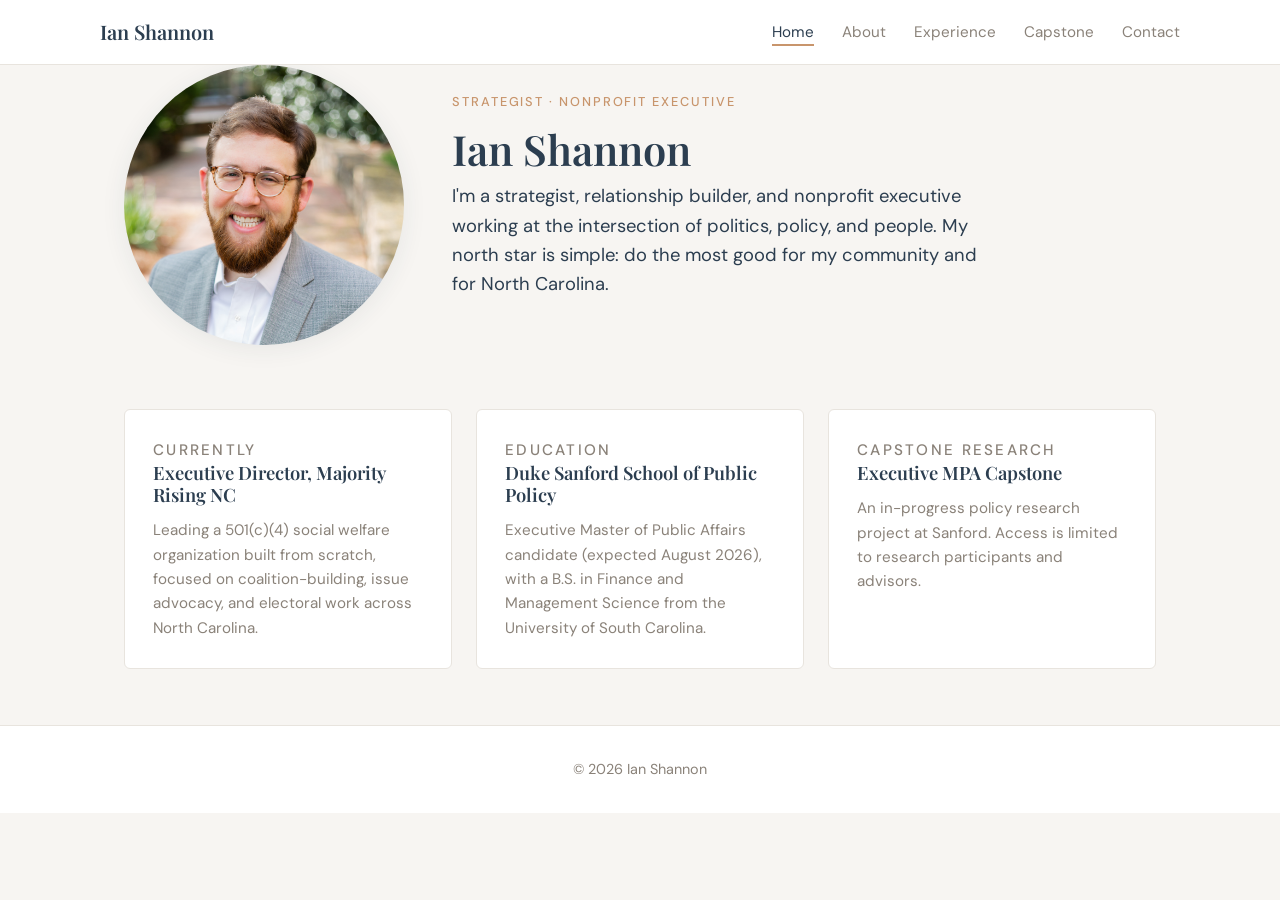
==== index.html @ 7f8c3273 "Point nav links to / instead of index.html Every page's brand logo and "Home" link pointed to index." ====
<!DOCTYPE html>
<html lang="en">
<head>
  <meta charset="UTF-8" />
  <meta name="viewport" content="width=device-width, initial-scale=1.0" />
  <title>Ian Shannon — Strategist &amp; Nonprofit Executive in North Carolina</title>
  <meta name="description" content="Ian Shannon is a strategist, relationship builder, and nonprofit executive working at the intersection of politics, policy, and people in North Carolina. Executive Director of Majority Rising NC and an Executive MPA candidate at Duke Sanford." />
  <meta name="author" content="Ian Shannon" />
  <link rel="canonical" href="https://ianshannon.org/" />
  <meta property="og:type" content="website" />
  <meta property="og:url" content="https://ianshannon.org/" />
  <meta property="og:title" content="Ian Shannon — Strategist &amp; Nonprofit Executive in North Carolina" />
  <meta property="og:description" content="Ian Shannon is a strategist, relationship builder, and nonprofit executive working at the intersection of politics, policy, and people in North Carolina. Executive Director of Majority Rising NC and an Executive MPA candidate at Duke Sanford." />
  <meta property="og:image" content="https://ianshannon.org/ian-shannon-headshot.png" />
  <meta name="twitter:card" content="summary_large_image" />
  <meta name="twitter:title" content="Ian Shannon — Strategist &amp; Nonprofit Executive in North Carolina" />
  <meta name="twitter:description" content="Ian Shannon is a strategist, relationship builder, and nonprofit executive working at the intersection of politics, policy, and people in North Carolina. Executive Director of Majority Rising NC and an Executive MPA candidate at Duke Sanford." />
  <meta name="twitter:image" content="https://ianshannon.org/ian-shannon-headshot.png" />
  <link rel="preconnect" href="https://fonts.googleapis.com" />
  <link rel="preconnect" href="https://fonts.gstatic.com" crossorigin />
  <link href="https://fonts.googleapis.com/css2?family=Playfair+Display:wght@500;600;700&family=DM+Sans:wght@400;500;600&display=swap" rel="stylesheet" />
  <link rel="stylesheet" href="styles.css" />
  <script type="application/ld+json">
  {
    "@context": "https://schema.org",
    "@type": "Person",
    "name": "Ian Shannon",
    "url": "https://ianshannon.org",
    "image": "https://ianshannon.org/ian-shannon-headshot.png",
    "jobTitle": "Executive Director",
    "worksFor": {
      "@type": "Organization",
      "name": "Majority Rising NC",
      "url": "https://majorityrisingnc.org"
    },
    "address": {
      "@type": "PostalAddress",
      "addressLocality": "Cary",
      "addressRegion": "NC",
      "addressCountry": "US"
    },
    "alumniOf": [
      {
        "@type": "CollegeOrUniversity",
        "name": "Duke University Sanford School of Public Policy",
        "url": "https://sanford.duke.edu"
      },
      {
        "@type": "CollegeOrUniversity",
        "name": "University of South Carolina",
        "url": "https://www.sc.edu"
      }
    ],
    "description": "Strategist, relationship builder, and nonprofit executive working at the intersection of politics, policy, and people in North Carolina.",
    "sameAs": [
      "https://www.linkedin.com/in/ianshannon1/",
      "https://x.com/Ian_Shannon1",
      "https://majorityrisingnc.org/leadership/"
    ]
  }
  </script>
</head>
<body>
  <header class="site-header">
    <div class="container nav">
      <a href="/" class="nav-brand">Ian Shannon</a>
      <button class="nav-toggle" aria-label="Toggle menu" aria-expanded="false">&#9776;</button>
      <ul class="nav-links">
        <li><a href="/" class="active">Home</a></li>
        <li><a href="about.html">About</a></li>
        <li><a href="experience.html">Experience</a></li>
        <li><a href="capstone.html">Capstone</a></li>
        <li><a href="contact.html">Contact</a></li>
      </ul>
    </div>
  </header>

  <main class="container">
    <section class="hero">
      <img src="ian-shannon-headshot.png" alt="Ian Shannon, Executive Director of Majority Rising NC and Duke Sanford Executive MPA candidate" class="hero-image" />
      <div class="hero-text">
        <p class="eyebrow">Strategist &middot; Nonprofit Executive</p>
        <h1>Ian Shannon</h1>
        <p class="lede">I'm a strategist, relationship builder, and nonprofit executive working at the intersection of politics, policy, and people. My north star is simple: do the most good for my community and for North Carolina.</p>
      </div>
    </section>

    <section>
      <div class="cards">
        <article class="card">
          <p class="eyebrow">Currently</p>
          <h3>Executive Director, Majority Rising NC</h3>
          <p>Leading a 501(c)(4) social welfare organization built from scratch, focused on coalition-building, issue advocacy, and electoral work across North Carolina.</p>
        </article>
        <article class="card">
          <p class="eyebrow">Education</p>
          <h3>Duke Sanford School of Public Policy</h3>
          <p>Executive Master of Public Affairs candidate (expected August 2026), with a B.S. in Finance and Management Science from the University of South Carolina.</p>
        </article>
        <article class="card">
          <p class="eyebrow">Capstone Research</p>
          <h3>Executive MPA Capstone</h3>
          <p>An in-progress policy research project at Sanford. Access is limited to research participants and advisors.</p>
        </article>
      </div>
    </section>
  </main>

  <footer class="site-footer">
    <div class="container">&copy; 2026 Ian Shannon</div>
  </footer>

  <script src="nav.js"></script>
</body>
</html>
---- styles.css ----
:root {
  --navy: #2c3e50;
  --accent: #c8956c;
  --bg: #f7f5f2;
  --surface: #ffffff;
  --muted: #8a8279;
  --border: #e8e4de;
  --max-width: 1080px;
}

* { box-sizing: border-box; }

html, body { margin: 0; padding: 0; }

body {
  font-family: 'DM Sans', system-ui, sans-serif;
  background: var(--bg);
  color: var(--navy);
  line-height: 1.6;
  -webkit-font-smoothing: antialiased;
}

h1, h2, h3, h4 {
  font-family: 'Playfair Display', Georgia, serif;
  font-weight: 600;
  color: var(--navy);
  line-height: 1.2;
  margin: 0 0 0.5em;
}

h1 { font-size: 2.6rem; }
h2 { font-size: 1.9rem; }
h3 { font-size: 1.3rem; }

p { margin: 0 0 1em; }

a { color: var(--navy); text-decoration: none; border-bottom: 1px solid var(--accent); transition: color 0.2s; }
a:hover { color: var(--accent); }

.container {
  max-width: var(--max-width);
  margin: 0 auto;
  padding: 0 1.5rem;
}

/* Nav */
.site-header {
  background: var(--surface);
  border-bottom: 1px solid var(--border);
  position: sticky;
  top: 0;
  z-index: 10;
}
.nav {
  display: flex;
  justify-content: space-between;
  align-items: center;
  padding: 1rem 0;
}
.nav-brand {
  font-family: 'Playfair Display', serif;
  font-size: 1.25rem;
  font-weight: 600;
  color: var(--navy);
  border: none;
}
.nav-links {
  display: flex;
  gap: 1.75rem;
  list-style: none;
  margin: 0;
  padding: 0;
}
.nav-links a {
  border: none;
  font-size: 0.95rem;
  color: var(--muted);
  position: relative;
  padding-bottom: 2px;
}
.nav-links a:hover,
.nav-links a.active {
  color: var(--navy);
}
.nav-links a.active::after {
  content: '';
  position: absolute;
  left: 0; right: 0; bottom: -2px;
  height: 2px;
  background: var(--accent);
}

/* Nav toggle (mobile) */
.nav-toggle {
  display: none;
  background: none;
  border: none;
  cursor: pointer;
  padding: 0.25rem 0.5rem;
  font-size: 1.5rem;
  color: var(--navy);
}

/* Main */
main { padding: 3rem 0; }
section { margin-bottom: 3.5rem; }

.eyebrow {
  font-size: 0.8rem;
  text-transform: uppercase;
  letter-spacing: 0.15em;
  color: var(--accent);
  font-weight: 500;
  margin-bottom: 0.75rem;
}

/* Hero */
.hero {
  display: grid;
  grid-template-columns: 280px 1fr;
  gap: 3rem;
  align-items: center;
  margin-bottom: 4rem;
}
.hero-image {
  width: 280px;
  height: 280px;
  border-radius: 50%;
  object-fit: cover;
  background: var(--border);
  box-shadow: 0 4px 24px rgba(44, 62, 80, 0.08);
}
.hero-text h1 { margin-bottom: 0.5rem; }
.hero-text .lede {
  font-size: 1.15rem;
  color: var(--navy);
  max-width: 42ch;
}

/* Cards */
.cards {
  display: grid;
  grid-template-columns: repeat(3, 1fr);
  gap: 1.5rem;
}
.card {
  background: var(--surface);
  border: 1px solid var(--border);
  border-radius: 6px;
  padding: 1.75rem;
  transition: transform 0.2s, box-shadow 0.2s;
}
.card:hover {
  transform: translateY(-2px);
  box-shadow: 0 6px 20px rgba(44, 62, 80, 0.06);
}
.card h3 {
  font-size: 1.15rem;
  margin-bottom: 0.75rem;
}
.card p {
  color: var(--muted);
  font-size: 0.95rem;
  margin-bottom: 0;
}

/* Resume-style */
.resume-section { margin-bottom: 2.75rem; }
.resume-section h2 {
  border-bottom: 2px solid var(--accent);
  padding-bottom: 0.5rem;
  margin-bottom: 1.5rem;
}
.entry { margin-bottom: 1.5rem; }
.entry-header {
  display: flex;
  justify-content: space-between;
  align-items: baseline;
  gap: 1rem;
  flex-wrap: wrap;
  margin-bottom: 0.25rem;
}
.entry-title {
  font-weight: 600;
  color: var(--navy);
  font-family: 'DM Sans', sans-serif;
  font-size: 1.05rem;
}
.entry-org { color: var(--accent); font-weight: 500; }
.entry-date {
  color: var(--muted);
  font-size: 0.9rem;
  white-space: nowrap;
}
.entry-desc {
  color: var(--navy);
  font-size: 0.95rem;
  margin-top: 0.35rem;
}
.entry-list {
  list-style: none;
  padding: 0;
  margin: 0;
}
.entry-list li {
  padding: 0.5rem 0;
  border-bottom: 1px solid var(--border);
  display: flex;
  justify-content: space-between;
  gap: 1rem;
  flex-wrap: wrap;
}
.entry-list li:last-child { border-bottom: none; }

/* Prose */
.prose { max-width: 65ch; }
.prose p { font-size: 1.05rem; }

/* Contact */
.contact-list {
  list-style: none;
  padding: 0;
  margin: 2rem 0;
  display: grid;
  gap: 1rem;
  max-width: 500px;
}
.contact-list li {
  display: flex;
  justify-content: space-between;
  gap: 1rem;
  padding: 1rem 1.25rem;
  background: var(--surface);
  border: 1px solid var(--border);
  border-radius: 6px;
}
.contact-list .label {
  color: var(--muted);
  font-size: 0.9rem;
  text-transform: uppercase;
  letter-spacing: 0.08em;
}

/* Password gate */
.gate {
  max-width: 420px;
  margin: 3rem auto;
  background: var(--surface);
  border: 1px solid var(--border);
  border-radius: 6px;
  padding: 2.5rem 2rem;
  text-align: center;
}
.gate h2 { margin-bottom: 0.5rem; }
.gate p { color: var(--muted); font-size: 0.95rem; }
.gate form {
  display: flex;
  flex-direction: column;
  gap: 0.75rem;
  margin-top: 1.5rem;
}
.gate input[type="password"] {
  font-family: inherit;
  font-size: 1rem;
  padding: 0.75rem 1rem;
  border: 1px solid var(--border);
  border-radius: 4px;
  background: var(--bg);
  color: var(--navy);
}
.gate input[type="password"]:focus {
  outline: none;
  border-color: var(--accent);
}
.gate button {
  font-family: inherit;
  font-size: 1rem;
  padding: 0.75rem 1rem;
  background: var(--navy);
  color: var(--surface);
  border: none;
  border-radius: 4px;
  cursor: pointer;
  transition: background 0.2s;
}
.gate button:hover { background: var(--accent); }
.gate-error {
  color: #b1463a;
  font-size: 0.9rem;
  margin-top: 0.75rem;
  min-height: 1.2em;
}

.confidential-note {
  background: #f1ede5;
  border-left: 3px solid var(--accent);
  padding: 1rem 1.25rem;
  margin-bottom: 2rem;
  font-size: 0.95rem;
  color: var(--navy);
  border-radius: 0 4px 4px 0;
}

/* Footer */
.site-footer {
  border-top: 1px solid var(--border);
  padding: 2rem 0;
  color: var(--muted);
  font-size: 0.9rem;
  text-align: center;
  background: var(--surface);
}

/* Responsive */
@media (max-width: 720px) {
  h1 { font-size: 2rem; }
  h2 { font-size: 1.5rem; }

  .nav-toggle { display: block; }
  .nav-links {
    display: none;
    position: absolute;
    top: 100%;
    left: 0; right: 0;
    background: var(--surface);
    flex-direction: column;
    gap: 0;
    padding: 0.5rem 1.5rem 1rem;
    border-bottom: 1px solid var(--border);
  }
  .nav-links.open { display: flex; }
  .nav-links a {
    padding: 0.75rem 0;
    border-bottom: 1px solid var(--border);
  }
  .nav-links li:last-child a { border-bottom: none; }

  .hero {
    grid-template-columns: 1fr;
    gap: 1.5rem;
    text-align: center;
  }
  .hero-image {
    width: 200px;
    height: 200px;
    margin: 0 auto;
  }
  .hero-text .lede { margin-left: auto; margin-right: auto; }

  .cards { grid-template-columns: 1fr; }

  .entry-header { flex-direction: column; gap: 0.15rem; }
  .entry-date { white-space: normal; }
}
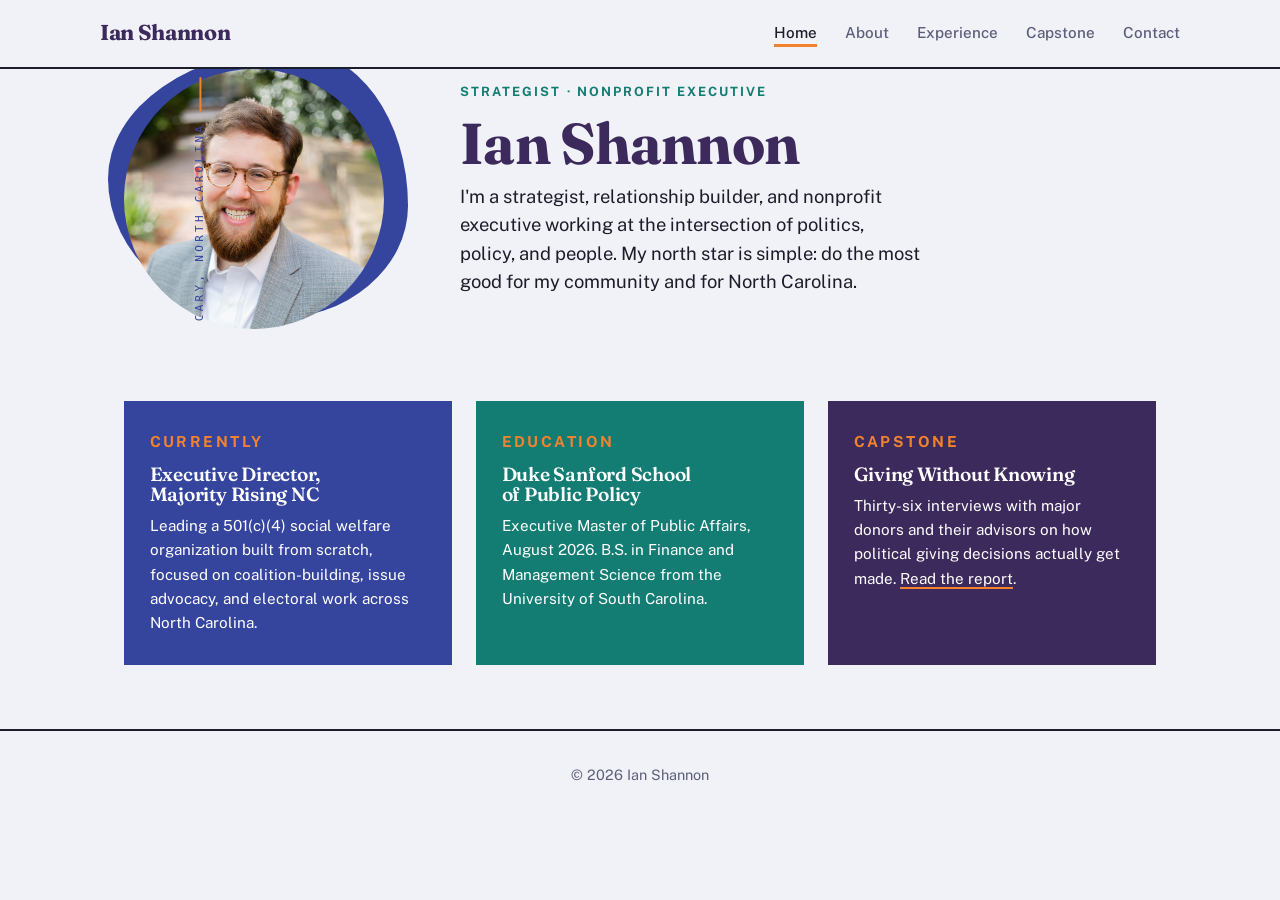
==== commit 6d821c60: "Refresh site visuals, update facts, launch the capstone report Visual: replace the navy/terracotta/P" ====
--- a/index.html
+++ b/index.html
@@ -4,21 +4,21 @@
   <meta charset="UTF-8" />
   <meta name="viewport" content="width=device-width, initial-scale=1.0" />
   <title>Ian Shannon — Strategist &amp; Nonprofit Executive in North Carolina</title>
-  <meta name="description" content="Ian Shannon is a strategist, relationship builder, and nonprofit executive working at the intersection of politics, policy, and people in North Carolina. Executive Director of Majority Rising NC and an Executive MPA candidate at Duke Sanford." />
+  <meta name="description" content="Ian Shannon is a strategist, relationship builder, and nonprofit executive working at the intersection of politics, policy, and people in North Carolina. Executive Director of Majority Rising NC and a 2026 Executive MPA graduate of Duke Sanford." />
   <meta name="author" content="Ian Shannon" />
   <link rel="canonical" href="https://ianshannon.org/" />
   <meta property="og:type" content="website" />
   <meta property="og:url" content="https://ianshannon.org/" />
   <meta property="og:title" content="Ian Shannon — Strategist &amp; Nonprofit Executive in North Carolina" />
-  <meta property="og:description" content="Ian Shannon is a strategist, relationship builder, and nonprofit executive working at the intersection of politics, policy, and people in North Carolina. Executive Director of Majority Rising NC and an Executive MPA candidate at Duke Sanford." />
+  <meta property="og:description" content="Ian Shannon is a strategist, relationship builder, and nonprofit executive working at the intersection of politics, policy, and people in North Carolina. Executive Director of Majority Rising NC and a 2026 Executive MPA graduate of Duke Sanford." />
   <meta property="og:image" content="https://ianshannon.org/ian-shannon-headshot.png" />
   <meta name="twitter:card" content="summary_large_image" />
   <meta name="twitter:title" content="Ian Shannon — Strategist &amp; Nonprofit Executive in North Carolina" />
-  <meta name="twitter:description" content="Ian Shannon is a strategist, relationship builder, and nonprofit executive working at the intersection of politics, policy, and people in North Carolina. Executive Director of Majority Rising NC and an Executive MPA candidate at Duke Sanford." />
+  <meta name="twitter:description" content="Ian Shannon is a strategist, relationship builder, and nonprofit executive working at the intersection of politics, policy, and people in North Carolina. Executive Director of Majority Rising NC and a 2026 Executive MPA graduate of Duke Sanford." />
   <meta name="twitter:image" content="https://ianshannon.org/ian-shannon-headshot.png" />
   <link rel="preconnect" href="https://fonts.googleapis.com" />
   <link rel="preconnect" href="https://fonts.gstatic.com" crossorigin />
-  <link href="https://fonts.googleapis.com/css2?family=Playfair+Display:wght@500;600;700&family=DM+Sans:wght@400;500;600&display=swap" rel="stylesheet" />
+  <link href="https://fonts.googleapis.com/css2?family=Fraunces:SOFT,WONK,opsz,wght@0,1,9..144,400..700&family=Public+Sans:wght@400..700&display=swap" rel="stylesheet" />
   <link rel="stylesheet" href="styles.css" />
   <script type="application/ld+json">
   {
@@ -67,17 +67,20 @@
       <button class="nav-toggle" aria-label="Toggle menu" aria-expanded="false">&#9776;</button>
       <ul class="nav-links">
         <li><a href="/" class="active">Home</a></li>
-        <li><a href="about.html">About</a></li>
-        <li><a href="experience.html">Experience</a></li>
-        <li><a href="capstone.html">Capstone</a></li>
-        <li><a href="contact.html">Contact</a></li>
+        <li><a href="/about">About</a></li>
+        <li><a href="/experience">Experience</a></li>
+        <li><a href="/capstone">Capstone</a></li>
+        <li><a href="/contact">Contact</a></li>
       </ul>
     </div>
   </header>
 
   <main class="container">
     <section class="hero">
-      <img src="ian-shannon-headshot.png" alt="Ian Shannon, Executive Director of Majority Rising NC and Duke Sanford Executive MPA candidate" class="hero-image" />
+      <div class="hero-figure">
+        <img src="ian-shannon-headshot.png" alt="Ian Shannon, Executive Director of Majority Rising NC" class="hero-image" />
+        <span class="hero-rail">Cary, North Carolina</span>
+      </div>
       <div class="hero-text">
         <p class="eyebrow">Strategist &middot; Nonprofit Executive</p>
         <h1>Ian Shannon</h1>
@@ -87,20 +90,20 @@
 
     <section>
       <div class="cards">
-        <article class="card">
+        <article class="card card--indigo">
           <p class="eyebrow">Currently</p>
           <h3>Executive Director, Majority Rising NC</h3>
           <p>Leading a 501(c)(4) social welfare organization built from scratch, focused on coalition-building, issue advocacy, and electoral work across North Carolina.</p>
         </article>
-        <article class="card">
+        <article class="card card--teal">
           <p class="eyebrow">Education</p>
           <h3>Duke Sanford School of Public Policy</h3>
-          <p>Executive Master of Public Affairs candidate (expected August 2026), with a B.S. in Finance and Management Science from the University of South Carolina.</p>
+          <p>Executive Master of Public Affairs, August 2026. B.S. in Finance and Management Science from the University of South Carolina.</p>
         </article>
-        <article class="card">
-          <p class="eyebrow">Capstone Research</p>
-          <h3>Executive MPA Capstone</h3>
-          <p>An in-progress policy research project at Sanford. Access is limited to research participants and advisors.</p>
+        <article class="card card--plum">
+          <p class="eyebrow">Capstone</p>
+          <h3>Giving Without Knowing</h3>
+          <p>Thirty-six interviews with major donors and their advisors on how political giving decisions actually get made. <a href="/capstone">Read the report</a>.</p>
         </article>
       </div>
     </section>
--- a/styles.css
+++ b/styles.css
@@ -1,11 +1,55 @@
+/* ianshannon.org — "Editorial Bloom"
+   Light lavender ground, bold flat colour shapes, hard-cornered solid cards.
+   Fraunces (WONK axis on, for the wonky alternates) over Public Sans.
+   Deliberately absent: dark or near-black grounds. The capstone page spends
+   that on its petrol masthead, and it only reads as a threshold because
+   nothing else on the site goes dark. */
+
 :root {
-  --navy: #2c3e50;
-  --accent: #c8956c;
-  --bg: #f7f5f2;
-  --surface: #ffffff;
-  --muted: #8a8279;
-  --border: #e8e4de;
+  --indigo: #35459e;
+  --teal:   #147d73;
+  --plum:   #3d2a5c;
+  --orange: #f2822e;
+
+  --ground: #f1f2f7;
+  --panel:  #fdfdff;
+  --ink:    #1b1d2a;
+  --dim:    #5b5f7a;
+  --rule:   #c9ccde;
+
+  /* Tints for flat fills that still take dark text */
+  --indigo-wash: #e4e7f5;
+  --teal-wash:   #dbeeea;
+  --orange-wash: #fdead9;
+
   --max-width: 1080px;
+  --measure: 62ch;
+
+  --f-display: 'Fraunces', Georgia, 'Times New Roman', serif;
+  --f-body: 'Public Sans', system-ui, -apple-system, 'Segoe UI', sans-serif;
+  --f-mono: ui-monospace, 'SFMono-Regular', Menlo, Consolas, monospace;
+}
+
+/* Dark mode keeps the palette's own hue instead of dropping to neutral black.
+   "No near-black grounds" is a light-mode identity rule; abandoning the indigo
+   family after dark would just make it a different site at night. */
+@media (prefers-color-scheme: dark) {
+  :root {
+    --ground: #191a2e;
+    --panel:  #22243a;
+    --ink:    #e8e9f5;
+    --dim:    #9a9ebe;
+    --rule:   #383b60;
+
+    --indigo: #7d8ce0;
+    --teal:   #3fb5a5;
+    --plum:   #b9a5dd;
+    --orange: #f79447;
+
+    --indigo-wash: #262a4a;
+    --teal-wash:   #1c3a3a;
+    --orange-wash: #3a2a1c;
+  }
 }
 
 * { box-sizing: border-box; }
@@ -13,29 +57,42 @@
 html, body { margin: 0; padding: 0; }
 
 body {
-  font-family: 'DM Sans', system-ui, sans-serif;
-  background: var(--bg);
-  color: var(--navy);
+  font-family: var(--f-body);
+  background: var(--ground);
+  color: var(--ink);
   line-height: 1.6;
   -webkit-font-smoothing: antialiased;
 }
 
 h1, h2, h3, h4 {
-  font-family: 'Playfair Display', Georgia, serif;
-  font-weight: 600;
-  color: var(--navy);
-  line-height: 1.2;
+  font-family: var(--f-display);
+  font-variation-settings: 'SOFT' 0, 'WONK' 1;
+  font-weight: 700;
+  color: var(--plum);
+  line-height: 1.05;
+  letter-spacing: -0.012em;
+  text-wrap: balance;
   margin: 0 0 0.5em;
 }
 
-h1 { font-size: 2.6rem; }
-h2 { font-size: 1.9rem; }
-h3 { font-size: 1.3rem; }
+h1 { font-size: clamp(2.4rem, 1.6rem + 3vw, 3.6rem); }
+h2 { font-size: clamp(1.6rem, 1.3rem + 1.2vw, 2.1rem); }
+h3 { font-size: 1.3rem; font-weight: 600; }
 
 p { margin: 0 0 1em; }
 
-a { color: var(--navy); text-decoration: none; border-bottom: 1px solid var(--accent); transition: color 0.2s; }
-a:hover { color: var(--accent); }
+a {
+  color: var(--indigo);
+  text-decoration: none;
+  border-bottom: 2px solid var(--orange);
+  transition: color 0.15s, border-color 0.15s;
+}
+a:hover { color: var(--orange); }
+a:focus-visible {
+  outline: 3px solid var(--indigo);
+  outline-offset: 3px;
+  border-radius: 1px;
+}
 
 .container {
   max-width: var(--max-width);
@@ -43,10 +100,10 @@
   padding: 0 1.5rem;
 }
 
-/* Nav */
+/* ---------- Nav ---------- */
 .site-header {
-  background: var(--surface);
-  border-bottom: 1px solid var(--border);
+  background: var(--ground);
+  border-bottom: 2px solid var(--ink);
   position: sticky;
   top: 0;
   z-index: 10;
@@ -58,12 +115,15 @@
   padding: 1rem 0;
 }
 .nav-brand {
-  font-family: 'Playfair Display', serif;
-  font-size: 1.25rem;
-  font-weight: 600;
-  color: var(--navy);
+  font-family: var(--f-display);
+  font-variation-settings: 'SOFT' 0, 'WONK' 1;
+  font-size: 1.35rem;
+  font-weight: 700;
+  color: var(--plum);
   border: none;
-}
+  letter-spacing: -0.015em;
+}
+.nav-brand:hover { color: var(--orange); }
 .nav-links {
   display: flex;
   gap: 1.75rem;
@@ -74,23 +134,21 @@
 .nav-links a {
   border: none;
   font-size: 0.95rem;
-  color: var(--muted);
+  font-weight: 500;
+  color: var(--dim);
   position: relative;
-  padding-bottom: 2px;
+  padding-bottom: 3px;
 }
 .nav-links a:hover,
-.nav-links a.active {
-  color: var(--navy);
-}
+.nav-links a.active { color: var(--ink); }
 .nav-links a.active::after {
   content: '';
   position: absolute;
-  left: 0; right: 0; bottom: -2px;
-  height: 2px;
-  background: var(--accent);
-}
-
-/* Nav toggle (mobile) */
+  left: 0; right: 0; bottom: -3px;
+  height: 3px;
+  background: var(--orange);
+}
+
 .nav-toggle {
   display: none;
   background: none;
@@ -98,104 +156,160 @@
   cursor: pointer;
   padding: 0.25rem 0.5rem;
   font-size: 1.5rem;
-  color: var(--navy);
-}
-
-/* Main */
-main { padding: 3rem 0; }
+  color: var(--ink);
+}
+.nav-toggle:focus-visible { outline: 3px solid var(--indigo); outline-offset: 2px; }
+
+/* ---------- Main ---------- */
+main { padding: 3.5rem 0 1rem; }
 section { margin-bottom: 3.5rem; }
 
 .eyebrow {
   font-size: 0.8rem;
+  font-weight: 700;
   text-transform: uppercase;
-  letter-spacing: 0.15em;
-  color: var(--accent);
-  font-weight: 500;
+  letter-spacing: 0.16em;
+  color: var(--teal);
   margin-bottom: 0.75rem;
 }
 
-/* Hero */
+/* ---------- Hero ---------- */
 .hero {
   display: grid;
   grid-template-columns: 280px 1fr;
-  gap: 3rem;
+  gap: 3.5rem;
   align-items: center;
-  margin-bottom: 4rem;
+  margin-bottom: 4.5rem;
+}
+
+/* Daylight Blocks: a solid organic shape sits behind the photo, offset so the
+   silhouette reads as deliberate rather than as a drop shadow. */
+.hero-figure {
+  position: relative;
+  width: 260px;
+  height: 260px;
+}
+.hero-figure::before {
+  content: '';
+  position: absolute;
+  inset: -20px -24px 10px -16px;
+  background: var(--indigo);
+  border-radius: 62% 38% 45% 55% / 48% 58% 42% 52%;
+  z-index: 0;
 }
 .hero-image {
-  width: 280px;
-  height: 280px;
+  position: relative;
+  z-index: 1;
+  width: 260px;
+  height: 260px;
   border-radius: 50%;
   object-fit: cover;
-  background: var(--border);
-  box-shadow: 0 4px 24px rgba(44, 62, 80, 0.08);
-}
+  display: block;
+  background: var(--rule);
+}
+
+/* The rail: a rotated mono kicker running up the left edge of the photo.
+   It carries something the headline doesn't already say — the name is right
+   there in the h1, so spending the callout on it twice would be a waste. */
+.hero-rail {
+  position: absolute;
+  z-index: 2;
+  left: -46px;
+  top: 50%;
+  transform: translateY(-50%) rotate(-90deg);
+  transform-origin: center;
+  font-family: var(--f-mono);
+  font-size: 0.6875rem;
+  letter-spacing: 0.3em;
+  text-transform: uppercase;
+  color: var(--indigo);
+  white-space: nowrap;
+}
+.hero-rail::after {
+  content: '';
+  display: inline-block;
+  width: 34px;
+  height: 2px;
+  background: var(--orange);
+  vertical-align: middle;
+  margin-left: 0.75rem;
+}
+
 .hero-text h1 { margin-bottom: 0.5rem; }
 .hero-text .lede {
   font-size: 1.15rem;
-  color: var(--navy);
+  line-height: 1.55;
+  color: var(--ink);
   max-width: 42ch;
 }
 
-/* Cards */
+/* ---------- Cards ---------- */
 .cards {
   display: grid;
   grid-template-columns: repeat(3, 1fr);
   gap: 1.5rem;
 }
 .card {
-  background: var(--surface);
-  border: 1px solid var(--border);
-  border-radius: 6px;
-  padding: 1.75rem;
-  transition: transform 0.2s, box-shadow 0.2s;
-}
-.card:hover {
-  transform: translateY(-2px);
-  box-shadow: 0 6px 20px rgba(44, 62, 80, 0.06);
-}
-.card h3 {
-  font-size: 1.15rem;
-  margin-bottom: 0.75rem;
-}
-.card p {
-  color: var(--muted);
-  font-size: 0.95rem;
-  margin-bottom: 0;
-}
-
-/* Resume-style */
-.resume-section { margin-bottom: 2.75rem; }
+  padding: 1.85rem 1.6rem;
+  border-radius: 0;
+  display: flex;
+  flex-direction: column;
+}
+.card h3 { font-size: 1.2rem; margin-bottom: 0.6rem; }
+.card p { font-size: 0.95rem; margin-bottom: 0; }
+.card .eyebrow { margin-bottom: 0.6rem; }
+.card a { border-bottom-width: 2px; }
+
+/* Flat solid fills. Each card owns a colour; text inverts to the ground. */
+.card--indigo { background: var(--indigo); }
+.card--teal   { background: var(--teal); }
+.card--plum   { background: var(--plum); }
+
+.card--indigo, .card--teal, .card--plum { color: #fff; }
+.card--indigo h3, .card--teal h3, .card--plum h3 { color: #fff; }
+.card--indigo .eyebrow, .card--teal .eyebrow, .card--plum .eyebrow { color: var(--orange); }
+.card--indigo a, .card--teal a, .card--plum a { color: #fff; border-bottom-color: var(--orange); }
+.card--indigo a:hover, .card--teal a:hover, .card--plum a:hover { color: var(--orange); }
+.card--indigo a:focus-visible, .card--teal a:focus-visible, .card--plum a:focus-visible {
+  outline-color: #fff;
+}
+
+/* ---------- Resume ---------- */
+.resume-section { margin-bottom: 3rem; }
 .resume-section h2 {
-  border-bottom: 2px solid var(--accent);
-  padding-bottom: 0.5rem;
+  border-bottom: 3px solid var(--orange);
+  padding-bottom: 0.4rem;
   margin-bottom: 1.5rem;
 }
-.entry { margin-bottom: 1.5rem; }
+.entry { margin-bottom: 1.6rem; }
 .entry-header {
   display: flex;
   justify-content: space-between;
   align-items: baseline;
   gap: 1rem;
   flex-wrap: wrap;
-  margin-bottom: 0.25rem;
+  margin-bottom: 0.2rem;
 }
 .entry-title {
-  font-weight: 600;
-  color: var(--navy);
-  font-family: 'DM Sans', sans-serif;
+  font-family: var(--f-body);
+  font-weight: 700;
   font-size: 1.05rem;
-}
-.entry-org { color: var(--accent); font-weight: 500; }
+  color: var(--ink);
+}
+.entry-org { color: var(--indigo); font-weight: 600; }
 .entry-date {
-  color: var(--muted);
-  font-size: 0.9rem;
+  font-family: var(--f-mono);
+  font-size: 0.82rem;
+  letter-spacing: 0.02em;
+  color: var(--dim);
   white-space: nowrap;
+  font-variant-numeric: tabular-nums;
 }
 .entry-desc {
-  color: var(--navy);
-  font-size: 0.95rem;
-  margin-top: 0.35rem;
+  color: var(--ink);
+  font-size: 0.97rem;
+  margin-top: 0.4rem;
+  max-width: var(--measure);
 }
 .entry-list {
   list-style: none;
@@ -203,152 +317,147 @@
   margin: 0;
 }
 .entry-list li {
-  padding: 0.5rem 0;
-  border-bottom: 1px solid var(--border);
+  padding: 0.7rem 0;
+  border-bottom: 1px solid var(--rule);
   display: flex;
   justify-content: space-between;
   gap: 1rem;
   flex-wrap: wrap;
 }
 .entry-list li:last-child { border-bottom: none; }
-
-/* Prose */
-.prose { max-width: 65ch; }
-.prose p { font-size: 1.05rem; }
-
-/* Contact */
+.entry-list .entry-role {
+  color: var(--dim);
+  font-size: 0.9rem;
+}
+
+/* ---------- Prose ---------- */
+.prose { max-width: var(--measure); }
+.prose p { font-size: 1.07rem; }
+.prose > p:first-of-type::first-letter {
+  font-family: var(--f-display);
+  font-variation-settings: 'SOFT' 0, 'WONK' 1;
+  font-weight: 700;
+  color: var(--orange);
+  float: left;
+  font-size: 3.4em;
+  line-height: 0.78;
+  padding: 0.06em 0.09em 0 0;
+}
+
+/* ---------- Contact ---------- */
 .contact-list {
   list-style: none;
   padding: 0;
   margin: 2rem 0;
   display: grid;
   gap: 1rem;
-  max-width: 500px;
+  max-width: 520px;
 }
 .contact-list li {
   display: flex;
   justify-content: space-between;
+  align-items: baseline;
   gap: 1rem;
   padding: 1rem 1.25rem;
-  background: var(--surface);
-  border: 1px solid var(--border);
-  border-radius: 6px;
+  background: var(--panel);
+  border: 2px solid var(--ink);
 }
 .contact-list .label {
-  color: var(--muted);
-  font-size: 0.9rem;
+  font-family: var(--f-mono);
+  color: var(--dim);
+  font-size: 0.78rem;
   text-transform: uppercase;
-  letter-spacing: 0.08em;
-}
-
-/* Password gate */
-.gate {
-  max-width: 420px;
-  margin: 3rem auto;
-  background: var(--surface);
-  border: 1px solid var(--border);
-  border-radius: 6px;
-  padding: 2.5rem 2rem;
-  text-align: center;
-}
-.gate h2 { margin-bottom: 0.5rem; }
-.gate p { color: var(--muted); font-size: 0.95rem; }
-.gate form {
-  display: flex;
-  flex-direction: column;
-  gap: 0.75rem;
-  margin-top: 1.5rem;
-}
-.gate input[type="password"] {
-  font-family: inherit;
+  letter-spacing: 0.12em;
+}
+
+/* ---------- Call to action ---------- */
+.cta {
+  display: inline-block;
+  background: var(--orange);
+  color: var(--ink);
+  border: 2px solid var(--ink);
+  border-bottom-width: 2px;
+  font-family: var(--f-body);
+  font-weight: 700;
   font-size: 1rem;
-  padding: 0.75rem 1rem;
-  border: 1px solid var(--border);
-  border-radius: 4px;
-  background: var(--bg);
-  color: var(--navy);
-}
-.gate input[type="password"]:focus {
-  outline: none;
-  border-color: var(--accent);
-}
-.gate button {
-  font-family: inherit;
-  font-size: 1rem;
-  padding: 0.75rem 1rem;
-  background: var(--navy);
-  color: var(--surface);
-  border: none;
-  border-radius: 4px;
+  padding: 0.7rem 1.4rem;
   cursor: pointer;
-  transition: background 0.2s;
-}
-.gate button:hover { background: var(--accent); }
-.gate-error {
-  color: #b1463a;
-  font-size: 0.9rem;
-  margin-top: 0.75rem;
-  min-height: 1.2em;
-}
-
-.confidential-note {
-  background: #f1ede5;
-  border-left: 3px solid var(--accent);
-  padding: 1rem 1.25rem;
-  margin-bottom: 2rem;
-  font-size: 0.95rem;
-  color: var(--navy);
-  border-radius: 0 4px 4px 0;
-}
-
-/* Footer */
+  transition: transform 0.12s, background 0.15s;
+}
+.cta:hover { background: #ffa055; color: var(--ink); transform: translate(-2px, -2px); }
+.cta:focus-visible { outline: 3px solid var(--indigo); outline-offset: 3px; }
+
+/* ---------- Footer ---------- */
 .site-footer {
-  border-top: 1px solid var(--border);
+  border-top: 2px solid var(--ink);
+  margin-top: 4rem;
   padding: 2rem 0;
-  color: var(--muted);
+  color: var(--dim);
   font-size: 0.9rem;
   text-align: center;
-  background: var(--surface);
-}
-
-/* Responsive */
+  background: var(--ground);
+}
+
+/* ---------- Responsive ---------- */
+@media (max-width: 860px) {
+  .cards { grid-template-columns: 1fr; }
+}
+
 @media (max-width: 720px) {
-  h1 { font-size: 2rem; }
-  h2 { font-size: 1.5rem; }
-
   .nav-toggle { display: block; }
   .nav-links {
     display: none;
     position: absolute;
     top: 100%;
     left: 0; right: 0;
-    background: var(--surface);
+    background: var(--ground);
     flex-direction: column;
     gap: 0;
     padding: 0.5rem 1.5rem 1rem;
-    border-bottom: 1px solid var(--border);
+    border-bottom: 2px solid var(--ink);
   }
   .nav-links.open { display: flex; }
   .nav-links a {
     padding: 0.75rem 0;
-    border-bottom: 1px solid var(--border);
+    border-bottom: 1px solid var(--rule);
   }
   .nav-links li:last-child a { border-bottom: none; }
 
   .hero {
     grid-template-columns: 1fr;
-    gap: 1.5rem;
+    gap: 2.25rem;
     text-align: center;
+    margin-bottom: 3rem;
   }
-  .hero-image {
-    width: 200px;
-    height: 200px;
-    margin: 0 auto;
-  }
+  .hero-figure { margin: 0 auto; width: 210px; height: 210px; }
+  .hero-image { width: 210px; height: 210px; }
+  .hero-rail { left: -38px; }
   .hero-text .lede { margin-left: auto; margin-right: auto; }
-
-  .cards { grid-template-columns: 1fr; }
 
   .entry-header { flex-direction: column; gap: 0.15rem; }
   .entry-date { white-space: normal; }
-}
+
+  .prose > p:first-of-type::first-letter { font-size: 3em; }
+}
+
+@media (prefers-reduced-motion: reduce) {
+  *, *::before, *::after {
+    animation-duration: 0.01ms !important;
+    transition-duration: 0.01ms !important;
+  }
+}
+
+/* Must stay last in the file. The card fills are set by equal-specificity
+   rules above, so these overrides only win by source order. The dark tokens
+   are deliberately not reused here: those hues are tuned for links and text
+   on a dark ground, and are too pale to sit behind white card copy. */
+@media (prefers-color-scheme: dark) {
+  .card--indigo { background: #3a49a8; }
+  .card--teal   { background: #146d66; }
+  .card--plum   { background: #4a3470; }
+
+  .site-header, .site-footer { border-color: var(--rule); }
+  .contact-list li { border-color: var(--rule); }
+  .cta { border-color: var(--rule); color: #191a2e; }
+  .cta:hover { color: #191a2e; }
+}
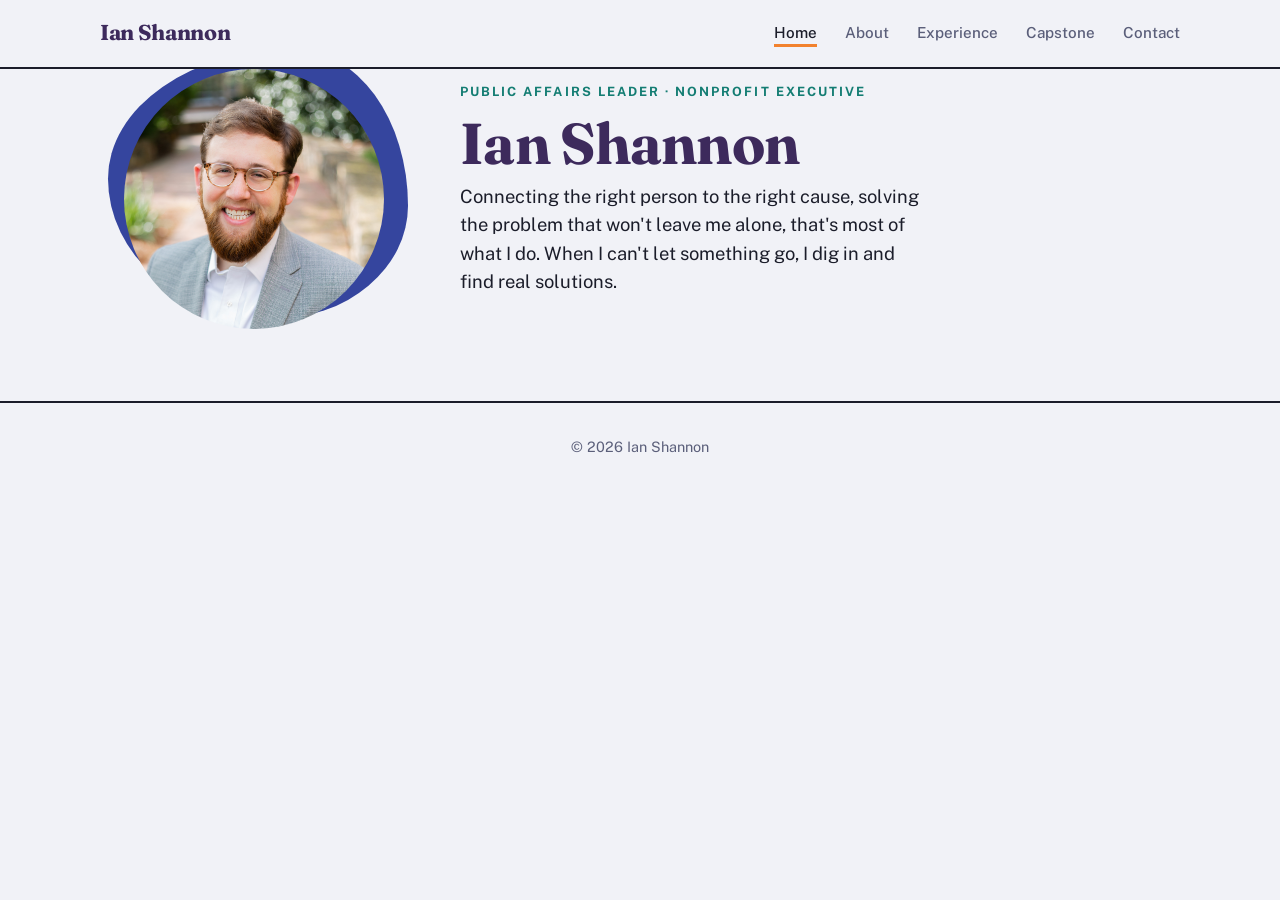
==== commit 192b0828: "Apply Ian's copy edits from both review documents Home: retitled to "Public Affairs Leader & Nonprof" ====
--- a/index.html
+++ b/index.html
@@ -3,18 +3,18 @@
 <head>
   <meta charset="UTF-8" />
   <meta name="viewport" content="width=device-width, initial-scale=1.0" />
-  <title>Ian Shannon — Strategist &amp; Nonprofit Executive in North Carolina</title>
-  <meta name="description" content="Ian Shannon is a strategist, relationship builder, and nonprofit executive working at the intersection of politics, policy, and people in North Carolina. Executive Director of Majority Rising NC and a 2026 Executive MPA graduate of Duke Sanford." />
+  <title>Ian Shannon — Public Affairs Leader &amp; Nonprofit Executive</title>
+  <meta name="description" content="Ian Shannon is a strategist, relationship builder, and nonprofit executive working at the intersection of politics, policy, and people." />
   <meta name="author" content="Ian Shannon" />
   <link rel="canonical" href="https://ianshannon.org/" />
   <meta property="og:type" content="website" />
   <meta property="og:url" content="https://ianshannon.org/" />
-  <meta property="og:title" content="Ian Shannon — Strategist &amp; Nonprofit Executive in North Carolina" />
-  <meta property="og:description" content="Ian Shannon is a strategist, relationship builder, and nonprofit executive working at the intersection of politics, policy, and people in North Carolina. Executive Director of Majority Rising NC and a 2026 Executive MPA graduate of Duke Sanford." />
+  <meta property="og:title" content="Ian Shannon — Public Affairs Leader &amp; Nonprofit Executive" />
+  <meta property="og:description" content="Ian Shannon is a strategist, relationship builder, and nonprofit executive working at the intersection of politics, policy, and people." />
   <meta property="og:image" content="https://ianshannon.org/ian-shannon-headshot.png" />
   <meta name="twitter:card" content="summary_large_image" />
-  <meta name="twitter:title" content="Ian Shannon — Strategist &amp; Nonprofit Executive in North Carolina" />
-  <meta name="twitter:description" content="Ian Shannon is a strategist, relationship builder, and nonprofit executive working at the intersection of politics, policy, and people in North Carolina. Executive Director of Majority Rising NC and a 2026 Executive MPA graduate of Duke Sanford." />
+  <meta name="twitter:title" content="Ian Shannon — Public Affairs Leader &amp; Nonprofit Executive" />
+  <meta name="twitter:description" content="Ian Shannon is a strategist, relationship builder, and nonprofit executive working at the intersection of politics, policy, and people." />
   <meta name="twitter:image" content="https://ianshannon.org/ian-shannon-headshot.png" />
   <link rel="preconnect" href="https://fonts.googleapis.com" />
   <link rel="preconnect" href="https://fonts.gstatic.com" crossorigin />
@@ -79,32 +79,11 @@
     <section class="hero">
       <div class="hero-figure">
         <img src="ian-shannon-headshot.png" alt="Ian Shannon, Executive Director of Majority Rising NC" class="hero-image" />
-        <span class="hero-rail">Cary, North Carolina</span>
       </div>
       <div class="hero-text">
-        <p class="eyebrow">Strategist &middot; Nonprofit Executive</p>
+        <p class="eyebrow">Public Affairs Leader &middot; Nonprofit Executive</p>
         <h1>Ian Shannon</h1>
-        <p class="lede">I'm a strategist, relationship builder, and nonprofit executive working at the intersection of politics, policy, and people. My north star is simple: do the most good for my community and for North Carolina.</p>
-      </div>
-    </section>
-
-    <section>
-      <div class="cards">
-        <article class="card card--indigo">
-          <p class="eyebrow">Currently</p>
-          <h3>Executive Director, Majority Rising NC</h3>
-          <p>Leading a 501(c)(4) social welfare organization built from scratch, focused on coalition-building, issue advocacy, and electoral work across North Carolina.</p>
-        </article>
-        <article class="card card--teal">
-          <p class="eyebrow">Education</p>
-          <h3>Duke Sanford School of Public Policy</h3>
-          <p>Executive Master of Public Affairs, August 2026. B.S. in Finance and Management Science from the University of South Carolina.</p>
-        </article>
-        <article class="card card--plum">
-          <p class="eyebrow">Capstone</p>
-          <h3>Giving Without Knowing</h3>
-          <p>Thirty-six interviews with major donors and their advisors on how political giving decisions actually get made. <a href="/capstone">Read the report</a>.</p>
-        </article>
+        <p class="lede">Connecting the right person to the right cause, solving the problem that won't leave me alone, that's most of what I do. When I can't let something go, I dig in and find real solutions.</p>
       </div>
     </section>
   </main>
--- a/styles.css
+++ b/styles.css
@@ -206,33 +206,6 @@
   object-fit: cover;
   display: block;
   background: var(--rule);
-}
-
-/* The rail: a rotated mono kicker running up the left edge of the photo.
-   It carries something the headline doesn't already say — the name is right
-   there in the h1, so spending the callout on it twice would be a waste. */
-.hero-rail {
-  position: absolute;
-  z-index: 2;
-  left: -46px;
-  top: 50%;
-  transform: translateY(-50%) rotate(-90deg);
-  transform-origin: center;
-  font-family: var(--f-mono);
-  font-size: 0.6875rem;
-  letter-spacing: 0.3em;
-  text-transform: uppercase;
-  color: var(--indigo);
-  white-space: nowrap;
-}
-.hero-rail::after {
-  content: '';
-  display: inline-block;
-  width: 34px;
-  height: 2px;
-  background: var(--orange);
-  vertical-align: middle;
-  margin-left: 0.75rem;
 }
 
 .hero-text h1 { margin-bottom: 0.5rem; }
@@ -431,7 +404,6 @@
   }
   .hero-figure { margin: 0 auto; width: 210px; height: 210px; }
   .hero-image { width: 210px; height: 210px; }
-  .hero-rail { left: -38px; }
   .hero-text .lede { margin-left: auto; margin-right: auto; }
 
   .entry-header { flex-direction: column; gap: 0.15rem; }
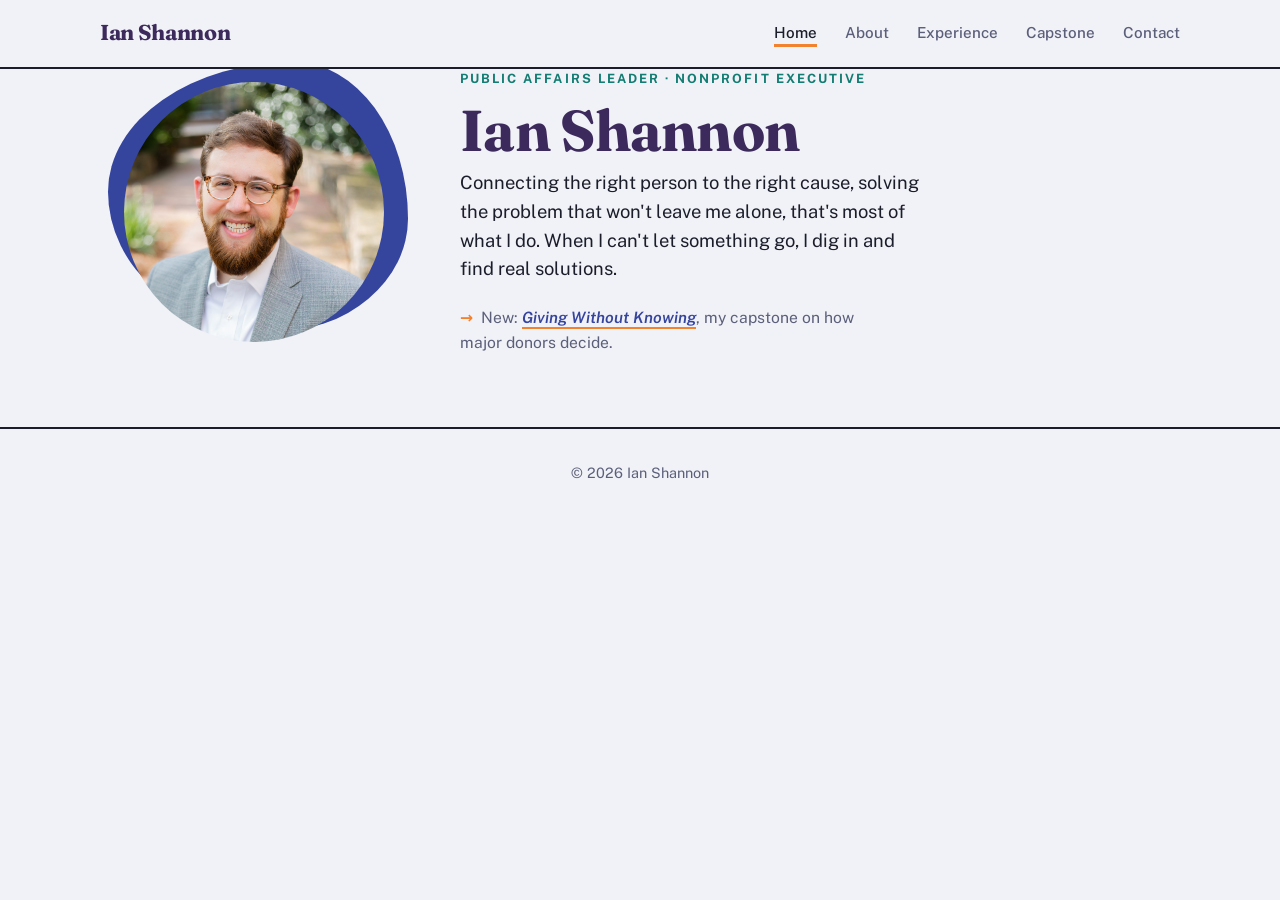
==== commit f1a4d363: "Add a capstone line to the hero and retire the Duke fallback address With the cards gone the homepag" ====
--- a/index.html
+++ b/index.html
@@ -84,6 +84,7 @@
         <p class="eyebrow">Public Affairs Leader &middot; Nonprofit Executive</p>
         <h1>Ian Shannon</h1>
         <p class="lede">Connecting the right person to the right cause, solving the problem that won't leave me alone, that's most of what I do. When I can't let something go, I dig in and find real solutions.</p>
+        <p class="hero-note">New: <a href="/capstone"><em>Giving Without Knowing</em></a>, my capstone on how major donors decide.</p>
       </div>
     </section>
   </main>
--- a/styles.css
+++ b/styles.css
@@ -207,6 +207,22 @@
   display: block;
   background: var(--rule);
 }
+
+/* The homepage's only route to the capstone now that the cards are gone.
+   Deliberately a line of text, not a card — the page is meant to stay spare. */
+.hero-note {
+  margin: 1.35rem 0 0;
+  font-size: 0.98rem;
+  color: var(--dim);
+  max-width: 42ch;
+}
+.hero-note::before {
+  content: '\2192';
+  color: var(--orange);
+  font-weight: 700;
+  margin-right: 0.5rem;
+}
+.hero-note a { color: var(--indigo); font-weight: 600; }
 
 .hero-text h1 { margin-bottom: 0.5rem; }
 .hero-text .lede {
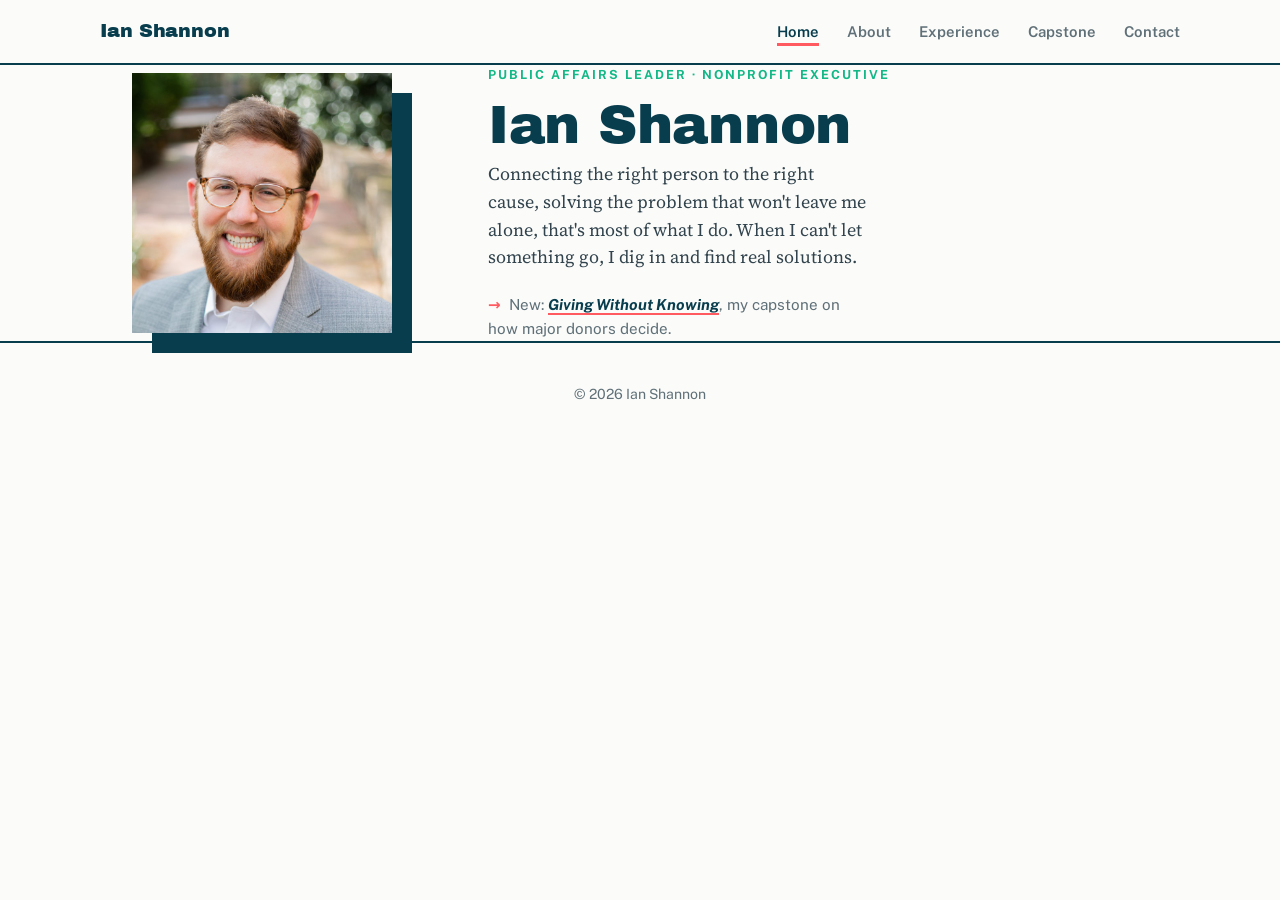
==== commit 1c648071: "Move the whole site to Coral Signal The capstone's brand now runs everywhere: petrol structure, cora" ====
--- a/index.html
+++ b/index.html
@@ -3,22 +3,22 @@
 <head>
   <meta charset="UTF-8" />
   <meta name="viewport" content="width=device-width, initial-scale=1.0" />
-  <title>Ian Shannon — Public Affairs Leader &amp; Nonprofit Executive</title>
+  <title>Ian Shannon | Public Affairs Leader &amp; Nonprofit Executive</title>
   <meta name="description" content="Ian Shannon is a strategist, relationship builder, and nonprofit executive working at the intersection of politics, policy, and people." />
   <meta name="author" content="Ian Shannon" />
   <link rel="canonical" href="https://ianshannon.org/" />
   <meta property="og:type" content="website" />
   <meta property="og:url" content="https://ianshannon.org/" />
-  <meta property="og:title" content="Ian Shannon — Public Affairs Leader &amp; Nonprofit Executive" />
+  <meta property="og:title" content="Ian Shannon | Public Affairs Leader &amp; Nonprofit Executive" />
   <meta property="og:description" content="Ian Shannon is a strategist, relationship builder, and nonprofit executive working at the intersection of politics, policy, and people." />
-  <meta property="og:image" content="https://ianshannon.org/ian-shannon-headshot.png" />
+  <meta property="og:image" content="https://ianshannon.org/ian-shannon-portrait.jpg" />
   <meta name="twitter:card" content="summary_large_image" />
-  <meta name="twitter:title" content="Ian Shannon — Public Affairs Leader &amp; Nonprofit Executive" />
+  <meta name="twitter:title" content="Ian Shannon | Public Affairs Leader &amp; Nonprofit Executive" />
   <meta name="twitter:description" content="Ian Shannon is a strategist, relationship builder, and nonprofit executive working at the intersection of politics, policy, and people." />
-  <meta name="twitter:image" content="https://ianshannon.org/ian-shannon-headshot.png" />
+  <meta name="twitter:image" content="https://ianshannon.org/ian-shannon-portrait.jpg" />
   <link rel="preconnect" href="https://fonts.googleapis.com" />
   <link rel="preconnect" href="https://fonts.gstatic.com" crossorigin />
-  <link href="https://fonts.googleapis.com/css2?family=Fraunces:SOFT,WONK,opsz,wght@0,1,9..144,400..700&family=Public+Sans:wght@400..700&display=swap" rel="stylesheet" />
+  <link href="https://fonts.googleapis.com/css2?family=Archivo+Black&family=IBM+Plex+Mono:wght@400;500&family=Public+Sans:wght@400..700&family=Source+Serif+4:opsz,wght@8..60,400;8..60,600&display=swap" rel="stylesheet" />
   <link rel="stylesheet" href="styles.css" />
   <script type="application/ld+json">
   {
@@ -26,7 +26,7 @@
     "@type": "Person",
     "name": "Ian Shannon",
     "url": "https://ianshannon.org",
-    "image": "https://ianshannon.org/ian-shannon-headshot.png",
+    "image": "https://ianshannon.org/ian-shannon-portrait.jpg",
     "jobTitle": "Executive Director",
     "worksFor": {
       "@type": "Organization",
@@ -78,7 +78,7 @@
   <main class="container">
     <section class="hero">
       <div class="hero-figure">
-        <img src="ian-shannon-headshot.png" alt="Ian Shannon, Executive Director of Majority Rising NC" class="hero-image" />
+        <img src="ian-shannon-portrait.jpg" width="800" height="800" alt="Ian Shannon, Executive Director of Majority Rising NC" class="hero-image" />
       </div>
       <div class="hero-text">
         <p class="eyebrow">Public Affairs Leader &middot; Nonprofit Executive</p>
--- a/styles.css
+++ b/styles.css
@@ -1,54 +1,51 @@
-/* ianshannon.org — "Editorial Bloom"
-   Light lavender ground, bold flat colour shapes, hard-cornered solid cards.
-   Fraunces (WONK axis on, for the wonky alternates) over Public Sans.
-   Deliberately absent: dark or near-black grounds. The capstone page spends
-   that on its petrol masthead, and it only reads as a threshold because
-   nothing else on the site goes dark. */
+/* ianshannon.org — "Coral Signal"
+   The same brand as the capstone report, the giving quiz and the printed promo
+   one-pager. Petrol structure, coral accent, verdant and sky in support.
+   Archivo Black over Source Serif 4, with Public Sans doing interface work.
+
+   Archivo Black has a single weight and no variable axes, so headings never ask
+   for 700 — that would only trigger a synthetic bold. Anything small or dense
+   (job titles, nav, labels) stays on Public Sans; a poster face at 1rem, fifteen
+   entries deep, is a shout. */
 
 :root {
-  --indigo: #35459e;
-  --teal:   #147d73;
-  --plum:   #3d2a5c;
-  --orange: #f2822e;
-
-  --ground: #f1f2f7;
-  --panel:  #fdfdff;
-  --ink:    #1b1d2a;
-  --dim:    #5b5f7a;
-  --rule:   #c9ccde;
-
-  /* Tints for flat fills that still take dark text */
-  --indigo-wash: #e4e7f5;
-  --teal-wash:   #dbeeea;
-  --orange-wash: #fdead9;
+  --petrol:  #083d4e;
+  --coral:   #ff5a5f;
+  --sky:     #9bd6ea;
+  --verdant: #12b886;
+  --flare:   #ffd02f;
+
+  --ground: #fbfbf9;
+  --panel:  #ffffff;
+  --ink:    #31434c;
+  --dim:    #5f7078;
+  --rule:   #e2e6e3;
+
+  --link:   #083d4e;
+  --accent: #ff5a5f;
 
   --max-width: 1080px;
   --measure: 62ch;
 
-  --f-display: 'Fraunces', Georgia, 'Times New Roman', serif;
-  --f-body: 'Public Sans', system-ui, -apple-system, 'Segoe UI', sans-serif;
-  --f-mono: ui-monospace, 'SFMono-Regular', Menlo, Consolas, monospace;
-}
-
-/* Dark mode keeps the palette's own hue instead of dropping to neutral black.
-   "No near-black grounds" is a light-mode identity rule; abandoning the indigo
-   family after dark would just make it a different site at night. */
+  --f-display: 'Archivo Black', 'Arial Black', sans-serif;
+  --f-body: 'Source Serif 4', Georgia, Cambria, 'Times New Roman', serif;
+  --f-ui: 'Public Sans', system-ui, -apple-system, 'Segoe UI', sans-serif;
+  --f-mono: 'IBM Plex Mono', Consolas, monospace;
+}
+
+/* Mirrors the quiz's dark values so the two never drift apart. */
 @media (prefers-color-scheme: dark) {
   :root {
-    --ground: #191a2e;
-    --panel:  #22243a;
-    --ink:    #e8e9f5;
-    --dim:    #9a9ebe;
-    --rule:   #383b60;
-
-    --indigo: #7d8ce0;
-    --teal:   #3fb5a5;
-    --plum:   #b9a5dd;
-    --orange: #f79447;
-
-    --indigo-wash: #262a4a;
-    --teal-wash:   #1c3a3a;
-    --orange-wash: #3a2a1c;
+    --ground: #071d26;
+    --panel:  #0d2b37;
+    --ink:    #deeaef;
+    --dim:    #9db4bd;
+    --rule:   #1e4354;
+
+    --petrol: #0c3140;
+    --link:   #9bd6ea;
+    --accent: #ff6b70;
+    --verdant:#2fd3a5;
   }
 }
 
@@ -64,32 +61,43 @@
   -webkit-font-smoothing: antialiased;
 }
 
-h1, h2, h3, h4 {
+h1, h2 {
   font-family: var(--f-display);
-  font-variation-settings: 'SOFT' 0, 'WONK' 1;
-  font-weight: 700;
-  color: var(--plum);
-  line-height: 1.05;
-  letter-spacing: -0.012em;
+  font-weight: 400;
+  color: var(--petrol);
+  line-height: 1.02;
+  letter-spacing: -0.005em;
   text-wrap: balance;
   margin: 0 0 0.5em;
 }
-
-h1 { font-size: clamp(2.4rem, 1.6rem + 3vw, 3.6rem); }
-h2 { font-size: clamp(1.6rem, 1.3rem + 1.2vw, 2.1rem); }
-h3 { font-size: 1.3rem; font-weight: 600; }
+h3, h4 {
+  font-family: var(--f-ui);
+  font-weight: 700;
+  color: var(--petrol);
+  line-height: 1.25;
+  text-wrap: balance;
+  margin: 0 0 0.5em;
+}
+
+h1 { font-size: clamp(2.3rem, 1.5rem + 3vw, 3.4rem); }
+h2 { font-size: clamp(1.5rem, 1.25rem + 1.1vw, 1.95rem); }
+h3 { font-size: 1.2rem; }
+
+@media (prefers-color-scheme: dark) {
+  h1, h2, h3, h4 { color: #f2f7f9; }
+}
 
 p { margin: 0 0 1em; }
 
 a {
-  color: var(--indigo);
+  color: var(--link);
   text-decoration: none;
-  border-bottom: 2px solid var(--orange);
+  border-bottom: 2px solid var(--accent);
   transition: color 0.15s, border-color 0.15s;
 }
-a:hover { color: var(--orange); }
+a:hover { color: var(--accent); }
 a:focus-visible {
-  outline: 3px solid var(--indigo);
+  outline: 3px solid var(--accent);
   outline-offset: 3px;
   border-radius: 1px;
 }
@@ -97,13 +105,13 @@
 .container {
   max-width: var(--max-width);
   margin: 0 auto;
-  padding: 0 1.5rem;
+  padding: 0 2rem;
 }
 
 /* ---------- Nav ---------- */
 .site-header {
   background: var(--ground);
-  border-bottom: 2px solid var(--ink);
+  border-bottom: 2px solid var(--petrol);
   position: sticky;
   top: 0;
   z-index: 10;
@@ -116,14 +124,13 @@
 }
 .nav-brand {
   font-family: var(--f-display);
-  font-variation-settings: 'SOFT' 0, 'WONK' 1;
-  font-size: 1.35rem;
-  font-weight: 700;
-  color: var(--plum);
+  font-weight: 400;
+  font-size: 1.2rem;
+  color: var(--petrol);
   border: none;
-  letter-spacing: -0.015em;
-}
-.nav-brand:hover { color: var(--orange); }
+  letter-spacing: -0.005em;
+}
+.nav-brand:hover { color: var(--accent); }
 .nav-links {
   display: flex;
   gap: 1.75rem;
@@ -132,21 +139,22 @@
   padding: 0;
 }
 .nav-links a {
+  font-family: var(--f-ui);
   border: none;
-  font-size: 0.95rem;
-  font-weight: 500;
+  font-size: 0.93rem;
+  font-weight: 600;
   color: var(--dim);
   position: relative;
   padding-bottom: 3px;
 }
 .nav-links a:hover,
-.nav-links a.active { color: var(--ink); }
+.nav-links a.active { color: var(--petrol); }
 .nav-links a.active::after {
   content: '';
   position: absolute;
   left: 0; right: 0; bottom: -3px;
   height: 3px;
-  background: var(--orange);
+  background: var(--accent);
 }
 
 .nav-toggle {
@@ -156,34 +164,35 @@
   cursor: pointer;
   padding: 0.25rem 0.5rem;
   font-size: 1.5rem;
-  color: var(--ink);
-}
-.nav-toggle:focus-visible { outline: 3px solid var(--indigo); outline-offset: 2px; }
+  color: var(--petrol);
+}
+.nav-toggle:focus-visible { outline: 3px solid var(--accent); outline-offset: 2px; }
 
 /* ---------- Main ---------- */
-main { padding: 3.5rem 0 1rem; }
+main { padding: 5.5rem 0 4.5rem; }
 section { margin-bottom: 3.5rem; }
 
 .eyebrow {
-  font-size: 0.8rem;
+  font-family: var(--f-ui);
+  font-size: 0.78rem;
   font-weight: 700;
   text-transform: uppercase;
   letter-spacing: 0.16em;
-  color: var(--teal);
+  color: var(--verdant);
   margin-bottom: 0.75rem;
 }
 
-/* ---------- Hero ---------- */
+/* ---------- Hero ----------
+   A hard square with a solid petrol rectangle offset behind it. The block is
+   the whole structure here: nothing else sits on the homepage, so the photo
+   needs something to be anchored against. */
 .hero {
   display: grid;
-  grid-template-columns: 280px 1fr;
+  grid-template-columns: 300px 1fr;
   gap: 3.5rem;
   align-items: center;
-  margin-bottom: 4.5rem;
-}
-
-/* Daylight Blocks: a solid organic shape sits behind the photo, offset so the
-   silhouette reads as deliberate rather than as a drop shadow. */
+  margin-bottom: 0;
+}
 .hero-figure {
   position: relative;
   width: 260px;
@@ -192,81 +201,57 @@
 .hero-figure::before {
   content: '';
   position: absolute;
-  inset: -20px -24px 10px -16px;
-  background: var(--indigo);
-  border-radius: 62% 38% 45% 55% / 48% 58% 42% 52%;
   z-index: 0;
+  left: 20px;
+  top: 20px;
+  right: -20px;
+  bottom: -20px;
+  background: var(--petrol);
 }
 .hero-image {
   position: relative;
   z-index: 1;
   width: 260px;
   height: 260px;
-  border-radius: 50%;
   object-fit: cover;
   display: block;
   background: var(--rule);
 }
 
-/* The homepage's only route to the capstone now that the cards are gone.
-   Deliberately a line of text, not a card — the page is meant to stay spare. */
-.hero-note {
-  margin: 1.35rem 0 0;
-  font-size: 0.98rem;
-  color: var(--dim);
-  max-width: 42ch;
-}
-.hero-note::before {
-  content: '\2192';
-  color: var(--orange);
-  font-weight: 700;
-  margin-right: 0.5rem;
-}
-.hero-note a { color: var(--indigo); font-weight: 600; }
-
 .hero-text h1 { margin-bottom: 0.5rem; }
 .hero-text .lede {
-  font-size: 1.15rem;
+  font-size: 1.12rem;
   line-height: 1.55;
   color: var(--ink);
   max-width: 42ch;
 }
 
-/* ---------- Cards ---------- */
-.cards {
-  display: grid;
-  grid-template-columns: repeat(3, 1fr);
-  gap: 1.5rem;
-}
-.card {
-  padding: 1.85rem 1.6rem;
-  border-radius: 0;
-  display: flex;
-  flex-direction: column;
-}
-.card h3 { font-size: 1.2rem; margin-bottom: 0.6rem; }
-.card p { font-size: 0.95rem; margin-bottom: 0; }
-.card .eyebrow { margin-bottom: 0.6rem; }
-.card a { border-bottom-width: 2px; }
-
-/* Flat solid fills. Each card owns a colour; text inverts to the ground. */
-.card--indigo { background: var(--indigo); }
-.card--teal   { background: var(--teal); }
-.card--plum   { background: var(--plum); }
-
-.card--indigo, .card--teal, .card--plum { color: #fff; }
-.card--indigo h3, .card--teal h3, .card--plum h3 { color: #fff; }
-.card--indigo .eyebrow, .card--teal .eyebrow, .card--plum .eyebrow { color: var(--orange); }
-.card--indigo a, .card--teal a, .card--plum a { color: #fff; border-bottom-color: var(--orange); }
-.card--indigo a:hover, .card--teal a:hover, .card--plum a:hover { color: var(--orange); }
-.card--indigo a:focus-visible, .card--teal a:focus-visible, .card--plum a:focus-visible {
-  outline-color: #fff;
+/* The homepage's only route to the capstone. Deliberately a line of text
+   rather than a card — the page is meant to stay spare. */
+.hero-note {
+  font-family: var(--f-ui);
+  margin: 1.35rem 0 0;
+  font-size: 0.95rem;
+  color: var(--dim);
+  max-width: 42ch;
+}
+.hero-note::before {
+  content: '\2192';
+  color: var(--accent);
+  font-weight: 700;
+  margin-right: 0.5rem;
+}
+.hero-note a { color: var(--petrol); font-weight: 700; }
+
+@media (prefers-color-scheme: dark) {
+  .hero-figure::before { background: #12455a; }
+  .hero-note a { color: var(--sky); }
 }
 
 /* ---------- Resume ---------- */
 .resume-section { margin-bottom: 3rem; }
 .resume-section h2 {
-  border-bottom: 3px solid var(--orange);
+  border-bottom: 3px solid var(--accent);
   padding-bottom: 0.4rem;
   margin-bottom: 1.5rem;
 }
@@ -280,15 +265,20 @@
   margin-bottom: 0.2rem;
 }
 .entry-title {
-  font-family: var(--f-body);
+  font-family: var(--f-ui);
   font-weight: 700;
-  font-size: 1.05rem;
-  color: var(--ink);
-}
-.entry-org { color: var(--indigo); font-weight: 600; }
+  font-size: 1.02rem;
+  color: var(--petrol);
+}
+.entry-org {
+  font-family: var(--f-ui);
+  font-size: 0.97rem;
+  color: var(--dim);
+  font-weight: 600;
+}
 .entry-date {
   font-family: var(--f-mono);
-  font-size: 0.82rem;
+  font-size: 0.8rem;
   letter-spacing: 0.02em;
   color: var(--dim);
   white-space: nowrap;
@@ -296,14 +286,44 @@
 }
 .entry-desc {
   color: var(--ink);
-  font-size: 0.97rem;
+  font-size: 1rem;
   margin-top: 0.4rem;
   max-width: var(--measure);
 }
+
+@media (prefers-color-scheme: dark) {
+  .entry-title { color: #f2f7f9; }
+}
+
+/* Early roles nested under the undergraduate degree. */
+.sub-list {
+  list-style: none;
+  padding: 0;
+  margin: 0.6rem 0 0;
+  font-family: var(--f-ui);
+}
+.sub-list li {
+  position: relative;
+  padding: 0.3rem 0 0.3rem 0.95rem;
+  font-size: 0.93rem;
+  max-width: var(--measure);
+}
+.sub-list li::before {
+  content: '';
+  position: absolute;
+  left: 0;
+  top: 0.95em;
+  width: 5px;
+  height: 5px;
+  background: var(--verdant);
+}
+.sub-list b { font-weight: 700; color: var(--petrol); }
+
 .entry-list {
   list-style: none;
   padding: 0;
   margin: 0;
+  font-family: var(--f-ui);
 }
 .entry-list li {
   padding: 0.7rem 0;
@@ -312,6 +332,7 @@
   justify-content: space-between;
   gap: 1rem;
   flex-wrap: wrap;
+  font-size: 0.97rem;
 }
 .entry-list li:last-child { border-bottom: none; }
 .entry-list .entry-role {
@@ -319,19 +340,15 @@
   font-size: 0.9rem;
 }
 
-/* ---------- Prose ---------- */
+@media (prefers-color-scheme: dark) {
+  .sub-list b { color: #f2f7f9; }
+}
+
+/* ---------- Prose ----------
+   No drop cap. It fought the apostrophe in "I'm" and read as decoration
+   rather than structure. */
 .prose { max-width: var(--measure); }
-.prose p { font-size: 1.07rem; }
-.prose > p:first-of-type::first-letter {
-  font-family: var(--f-display);
-  font-variation-settings: 'SOFT' 0, 'WONK' 1;
-  font-weight: 700;
-  color: var(--orange);
-  float: left;
-  font-size: 3.4em;
-  line-height: 0.78;
-  padding: 0.06em 0.09em 0 0;
-}
+.prose p { font-size: 1.08rem; }
 
 /* ---------- Contact ---------- */
 .contact-list {
@@ -341,6 +358,7 @@
   display: grid;
   gap: 1rem;
   max-width: 520px;
+  font-family: var(--f-ui);
 }
 .contact-list li {
   display: flex;
@@ -349,50 +367,40 @@
   gap: 1rem;
   padding: 1rem 1.25rem;
   background: var(--panel);
-  border: 2px solid var(--ink);
+  border: 2px solid var(--petrol);
 }
 .contact-list .label {
   font-family: var(--f-mono);
   color: var(--dim);
-  font-size: 0.78rem;
+  font-size: 0.76rem;
   text-transform: uppercase;
   letter-spacing: 0.12em;
 }
 
-/* ---------- Call to action ---------- */
-.cta {
-  display: inline-block;
-  background: var(--orange);
-  color: var(--ink);
-  border: 2px solid var(--ink);
-  border-bottom-width: 2px;
-  font-family: var(--f-body);
-  font-weight: 700;
-  font-size: 1rem;
-  padding: 0.7rem 1.4rem;
-  cursor: pointer;
-  transition: transform 0.12s, background 0.15s;
-}
-.cta:hover { background: #ffa055; color: var(--ink); transform: translate(-2px, -2px); }
-.cta:focus-visible { outline: 3px solid var(--indigo); outline-offset: 3px; }
+@media (prefers-color-scheme: dark) {
+  .contact-list li { border-color: var(--rule); }
+}
 
 /* ---------- Footer ---------- */
 .site-footer {
-  border-top: 2px solid var(--ink);
-  margin-top: 4rem;
-  padding: 2rem 0;
-  color: var(--dim);
-  font-size: 0.9rem;
+  border-top: 2px solid var(--petrol);
+  padding: 2.5rem 0;
+  color: var(--dim);
+  font-family: var(--f-ui);
+  font-size: 0.88rem;
   text-align: center;
   background: var(--ground);
 }
 
+@media (prefers-color-scheme: dark) {
+  .site-header, .site-footer { border-color: var(--rule); }
+}
+
 /* ---------- Responsive ---------- */
-@media (max-width: 860px) {
-  .cards { grid-template-columns: 1fr; }
-}
-
 @media (max-width: 720px) {
+  main { padding: 3.5rem 0 3rem; }
+  .container { padding: 0 1.5rem; }
+
   .nav-toggle { display: block; }
   .nav-links {
     display: none;
@@ -403,7 +411,7 @@
     flex-direction: column;
     gap: 0;
     padding: 0.5rem 1.5rem 1rem;
-    border-bottom: 2px solid var(--ink);
+    border-bottom: 2px solid var(--petrol);
   }
   .nav-links.open { display: flex; }
   .nav-links a {
@@ -414,18 +422,17 @@
 
   .hero {
     grid-template-columns: 1fr;
-    gap: 2.25rem;
+    gap: 2.5rem;
     text-align: center;
-    margin-bottom: 3rem;
   }
+  /* The offset block would push past the viewport edge at full size. */
   .hero-figure { margin: 0 auto; width: 210px; height: 210px; }
+  .hero-figure::before { left: 14px; top: 14px; right: -14px; bottom: -14px; }
   .hero-image { width: 210px; height: 210px; }
-  .hero-text .lede { margin-left: auto; margin-right: auto; }
+  .hero-text .lede, .hero-note { margin-left: auto; margin-right: auto; }
 
   .entry-header { flex-direction: column; gap: 0.15rem; }
   .entry-date { white-space: normal; }
-
-  .prose > p:first-of-type::first-letter { font-size: 3em; }
 }
 
 @media (prefers-reduced-motion: reduce) {
@@ -434,18 +441,3 @@
     transition-duration: 0.01ms !important;
   }
 }
-
-/* Must stay last in the file. The card fills are set by equal-specificity
-   rules above, so these overrides only win by source order. The dark tokens
-   are deliberately not reused here: those hues are tuned for links and text
-   on a dark ground, and are too pale to sit behind white card copy. */
-@media (prefers-color-scheme: dark) {
-  .card--indigo { background: #3a49a8; }
-  .card--teal   { background: #146d66; }
-  .card--plum   { background: #4a3470; }
-
-  .site-header, .site-footer { border-color: var(--rule); }
-  .contact-list li { border-color: var(--rule); }
-  .cta { border-color: var(--rule); color: #191a2e; }
-  .cta:hover { color: #191a2e; }
-}
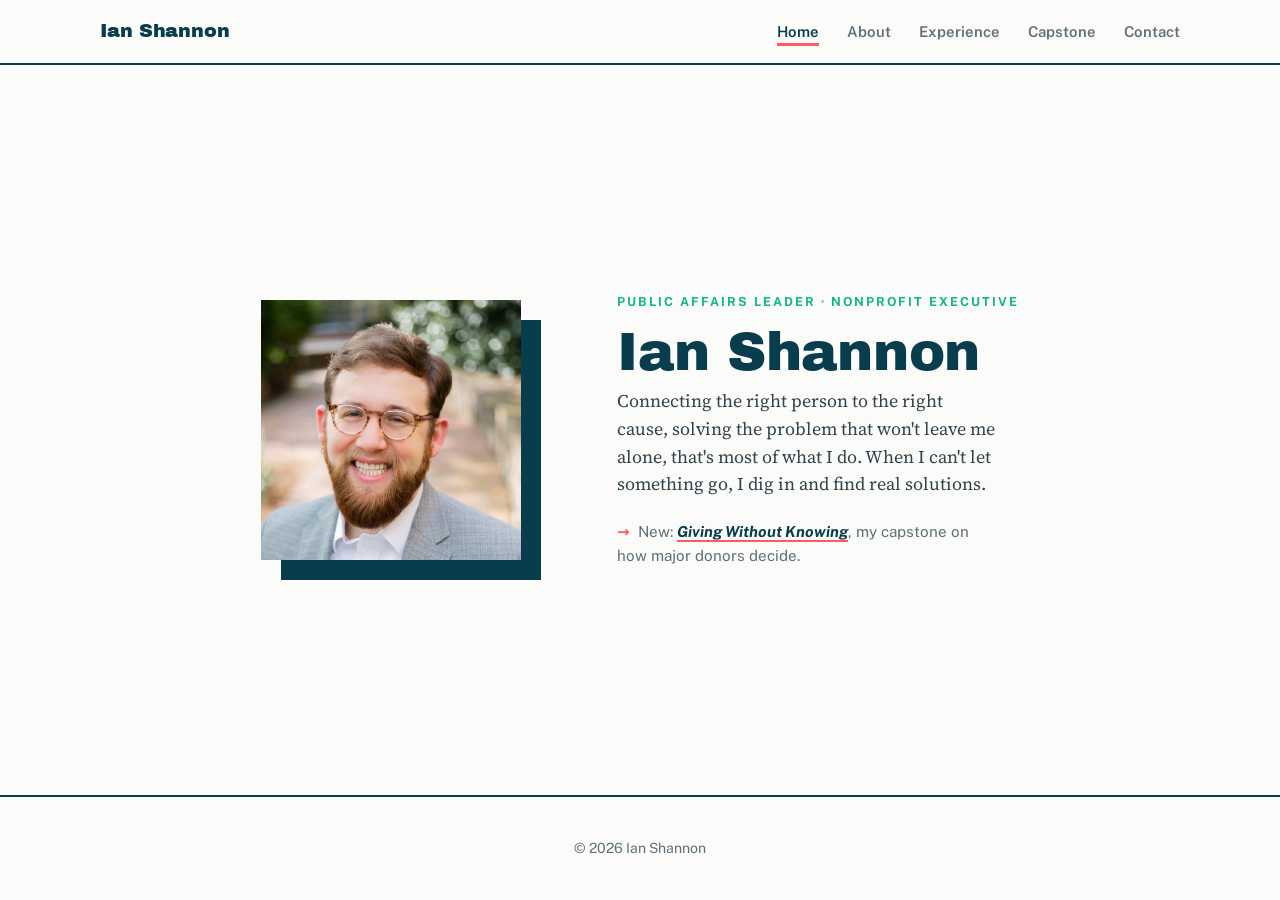
==== commit fd345673: "Centre the hero, calm the download button, tighten the capstone page The homepage hero sat in the to" ====
--- a/index.html
+++ b/index.html
@@ -75,7 +75,7 @@
     </div>
   </header>
 
-  <main class="container">
+  <main class="container home-main">
     <section class="hero">
       <div class="hero-figure">
         <img src="ian-shannon-portrait.jpg" width="800" height="800" alt="Ian Shannon, Executive Director of Majority Rising NC" class="hero-image" />
--- a/styles.css
+++ b/styles.css
@@ -59,7 +59,14 @@
   color: var(--ink);
   line-height: 1.6;
   -webkit-font-smoothing: antialiased;
-}
+  /* Short pages (the homepage is a single hero) were letting the footer ride
+     up under the content. The column fills the viewport and main takes the
+     slack, so the footer sits at the bottom and the page keeps its air. */
+  min-height: 100vh;
+  display: flex;
+  flex-direction: column;
+}
+main { flex: 1 0 auto; }
 
 h1, h2 {
   font-family: var(--f-display);
@@ -169,8 +176,17 @@
 .nav-toggle:focus-visible { outline: 3px solid var(--accent); outline-offset: 2px; }
 
 /* ---------- Main ---------- */
-main { padding: 5.5rem 0 4.5rem; }
+main { padding: 4.5rem 0 4rem; }
 section { margin-bottom: 3.5rem; }
+
+/* The homepage is one hero and nothing else. Left to normal flow it parks in
+   the top-left and looks like it's floating; centring it in the leftover
+   viewport height puts it midway down the screen. */
+.home-main {
+  display: flex;
+  flex-direction: column;
+  justify-content: center;
+}
 
 .eyebrow {
   font-family: var(--f-ui);
@@ -419,6 +435,12 @@
     border-bottom: 1px solid var(--rule);
   }
   .nav-links li:last-child a { border-bottom: none; }
+  /* The desktop active state is an absolutely positioned coral bar under the
+     link. In the stacked dropdown that bar lands on top of the next row's
+     divider and reads as a broken strike-through, so the active page is
+     marked by colour instead. */
+  .nav-links a.active::after { content: none; }
+  .nav-links a.active { color: var(--accent); }
 
   .hero {
     grid-template-columns: 1fr;
